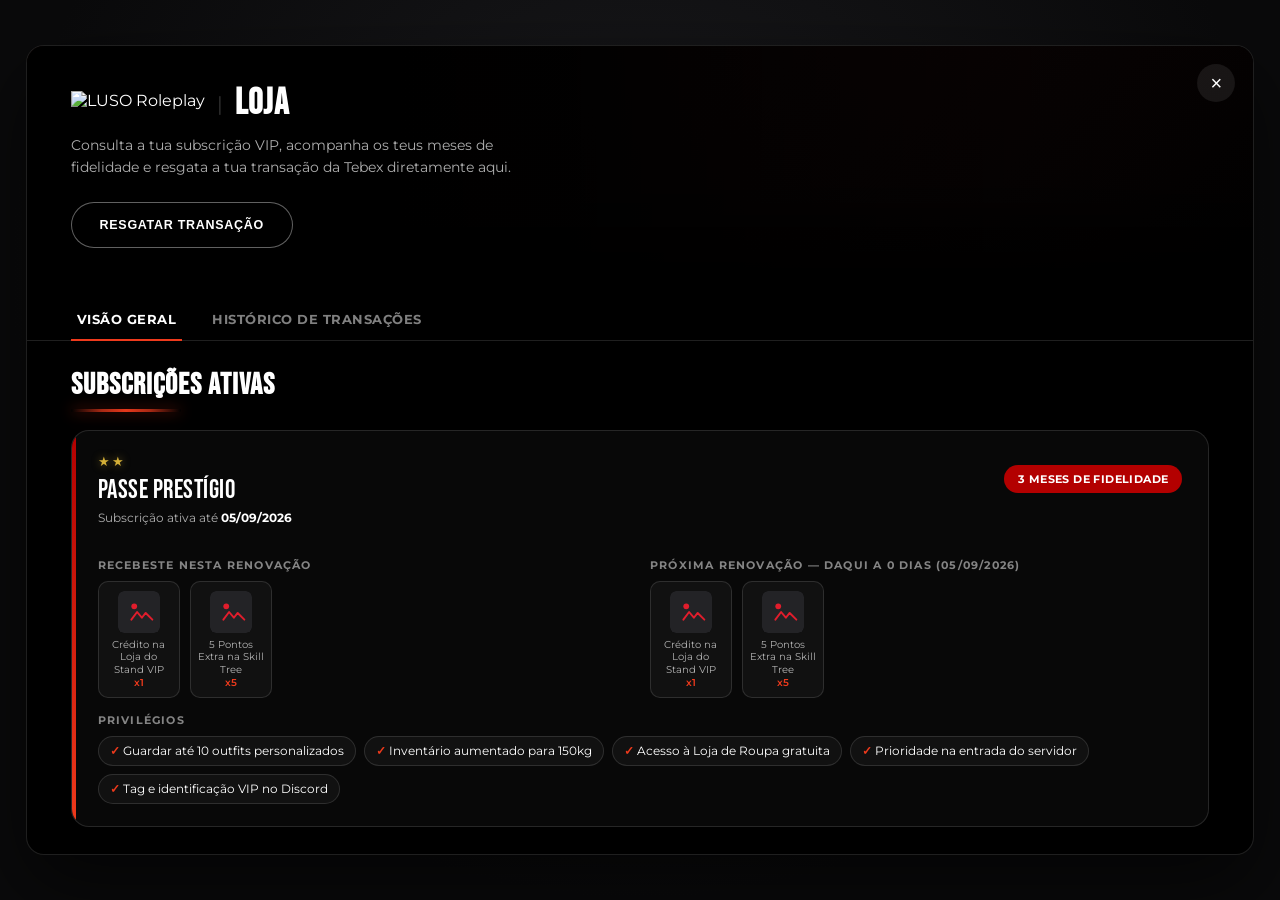
==== html/index.html @ 2a64b878 "Add files via upload" ====
<!DOCTYPE html>
<html lang="pt">
<head>
<meta charset="UTF-8">
<title>LUSO Store</title>
  <script type="module" crossorigin src="./script.js"></script>
  <link rel="stylesheet" crossorigin href="./style.css">
</head>
<body>
	<div id="root"></div>
</body>
</html>
---- html/style.css ----
@import"https://fonts.googleapis.com/css2?family=Bebas+Neue&family=Montserrat:wght@400;500;600;700;800&display=swap";:root{--black-0: #000000;--black-1: #0a0a0a;--black-2: #121212;--black-3: #1c1c1c;--red-1: #b30000;--red-2: #ee3a1c;--red-glow: rgba(179, 0, 0, .35);--text-main: #ffffff;--text-dim: rgba(255,255,255,.68);--text-faint: rgba(255,255,255,.5);--border: rgba(255,255,255,.12);--border-strong: rgba(255,255,255,.38);--gold: #d4af37}*{box-sizing:border-box;margin:0;padding:0}html,body,#root{width:100%;height:100%;background:transparent;font-family:Montserrat,sans-serif;color:var(--text-main);overflow:hidden}.hidden{display:none!important}#app{width:100%;height:100%;display:flex;align-items:center;justify-content:center}.wrapper{width:96vw;max-width:1320px;max-height:90vh;background:var(--black-0);border:1px solid var(--border);border-radius:18px;box-shadow:0 30px 80px #0009;display:flex;flex-direction:column;overflow:hidden;position:relative}.close-btn{background:#ffffff14;border:0;color:#fff;font-size:20px;width:38px;height:38px;border-radius:999px;cursor:pointer;transition:all .18s ease;line-height:1}.close-btn:hover{background:#fff;color:#000}.close-btn.floating{position:absolute;top:18px;right:18px;z-index:6}.hero{position:relative;min-height:240px;display:flex;align-items:center;background-size:cover;background-position:46% 42%;overflow:hidden}.hero-shadow{position:absolute;top:0;right:0;bottom:0;left:0;background:linear-gradient(to bottom,#0000 55%,#000c 88%,#000),linear-gradient(to right,#000,#000 30%,#000000eb 44%,#0000008c,#0000001f 84%,#0000)}.hero-inner{position:relative;z-index:1;padding:44px 44px 40px;max-width:560px}.hero-title-row{display:flex;align-items:center;gap:12px;margin-bottom:14px}.hero-icon{height:26px;width:auto;object-fit:contain;flex-shrink:0;filter:drop-shadow(0 4px 14px rgba(0,0,0,.6))}.hero-divider{color:#ffffff4d;font-size:20px;font-weight:300;line-height:1;flex-shrink:0}.hero-title{font-family:Bebas Neue,sans-serif;font-size:clamp(28px,3.4vw,36px);line-height:.9;letter-spacing:1px;color:#fff;text-shadow:0 18px 42px rgba(0,0,0,.4)}.hero-desc{font-size:13.5px;line-height:1.65;color:var(--text-dim);margin-bottom:24px;max-width:440px}.hero-redeem-btn{background:#000000eb;border:1px solid var(--border-strong);color:#fff;font-weight:700;font-size:12.5px;letter-spacing:.7px;text-transform:uppercase;padding:15px 28px;border-radius:999px;cursor:pointer;transition:background .18s ease,color .18s ease,border-color .18s ease}.hero-redeem-btn:hover{background:#fff;color:#000;border-color:#fff}.tabs{display:flex;gap:6px;padding:14px 44px 0;border-bottom:1px solid var(--border)}.tab-btn{background:transparent;border:0;color:var(--text-faint);font-family:Montserrat,sans-serif;font-size:12.5px;font-weight:700;text-transform:uppercase;letter-spacing:.5px;padding:12px 6px;margin-bottom:-1px;border-bottom:2px solid transparent;cursor:pointer;transition:color .15s ease,border-color .15s ease}.tab-btn+.tab-btn{margin-left:18px}.tab-btn:hover{color:var(--text-main)}.tab-btn.active{color:#fff;border-bottom-color:var(--red-2)}.content{padding:30px 44px 36px;overflow-y:auto;display:flex;flex-direction:column;gap:30px}.content::-webkit-scrollbar{width:8px}.content::-webkit-scrollbar-thumb{background:var(--red-1);border-radius:8px}.content::-webkit-scrollbar-track{background:var(--black-2)}.panel-title{position:relative;display:inline-block;font-family:Bebas Neue,sans-serif;font-size:30px;letter-spacing:1px;line-height:.95;color:var(--text-main);margin-bottom:18px;padding-bottom:12px}.panel-title:after{content:"";position:absolute;left:0;bottom:0;width:min(110px,55%);height:3px;border-radius:999px;background:linear-gradient(90deg,#ee3a1c00,#ee3a1cb3 28%,#ee3a1cf5,#ee3a1cb3 72%,#ee3a1c00);box-shadow:0 0 14px #ee3a1c7a,0 0 30px #b8221433}.panel-desc{color:var(--text-dim);font-size:13px;margin-bottom:14px;margin-top:-6px}.scroll-row-wrap{position:relative}.scroll-row{display:flex;gap:16px;overflow-x:auto;overflow-y:hidden;scroll-snap-type:x proximity;scrollbar-width:none;padding-bottom:4px}.scroll-row::-webkit-scrollbar{display:none}.scroll-arrow{position:absolute;top:50%;transform:translateY(-50%);z-index:5;width:40px;height:40px;border-radius:50%;border:1px solid var(--border-strong);background:#000000c7;color:#fff;font-size:20px;display:flex;align-items:center;justify-content:center;cursor:pointer;-webkit-backdrop-filter:blur(6px);backdrop-filter:blur(6px);transition:background .18s ease,color .18s ease}.scroll-arrow:hover{background:#fff;color:#000}.scroll-arrow--prev{left:-8px}.scroll-arrow--next{right:-8px}.sub-list{padding-bottom:6px}.sub-card{background:#ffffff08;border:1px solid var(--border);border-radius:18px;padding:22px 26px;position:relative;overflow:hidden;flex:0 0 400px;scroll-snap-align:start}.sub-list--single{width:100%}.sub-list--single .sub-card{flex:1 1 100%;max-width:100%}.sub-columns{display:grid;grid-template-columns:repeat(auto-fit,minmax(220px,1fr));gap:20px;margin:4px 0 6px}.sub-column .item-grid{margin-bottom:0}.sub-card:before{content:"";position:absolute;top:0;left:0;bottom:0;width:4px;background:linear-gradient(180deg,var(--red-1),var(--red-2))}.sub-card-head{display:flex;align-items:center;justify-content:space-between;gap:14px;flex-wrap:wrap;margin-bottom:4px}.sub-card-title{display:flex;flex-direction:column;gap:6px}.sub-name{font-family:Bebas Neue,sans-serif;font-size:26px;letter-spacing:.5px;color:#fff}.star-rating{display:flex;gap:2px}.star{font-size:13px;color:var(--border)}.star.filled{color:var(--gold);text-shadow:0 0 8px rgba(212,175,55,.5)}.sub-meta{font-size:12px;color:var(--text-dim);margin-bottom:18px}.sub-meta b{color:#fff}.months-badge{background:var(--red-1);color:#fff;font-size:11px;font-weight:700;text-transform:uppercase;letter-spacing:.4px;padding:7px 14px;border-radius:999px;white-space:nowrap}.progress-block{margin-bottom:18px}.progress-labels{display:flex;justify-content:space-between;font-size:10.5px;text-transform:uppercase;letter-spacing:.5px;color:var(--text-faint);margin-bottom:7px}.progress-bar{position:relative;height:8px;background:#ffffff0f;border:1px solid var(--border);border-radius:20px;overflow:hidden}.progress-fill{height:100%;background:linear-gradient(90deg,var(--red-1),var(--gold));border-radius:20px;transition:width .3s ease}.subsection-label{font-size:10.5px;text-transform:uppercase;letter-spacing:1.2px;font-weight:700;color:var(--text-faint);margin:16px 0 9px}.item-grid{display:flex;flex-wrap:wrap;gap:10px;margin-bottom:4px}.item-card{width:82px;background:#ffffff0a;border:1px solid var(--border);border-radius:10px;padding:9px 6px 8px;text-align:center}.item-card img{width:42px;height:42px;object-fit:contain;margin:0 auto 6px;display:block;background:var(--black-1);border-radius:6px}.item-card .item-label{font-size:10px;color:var(--text-dim);line-height:1.25}.item-card .item-amount{font-size:10px;color:var(--red-2);font-weight:600}.priv-list{display:flex;flex-wrap:wrap;gap:8px}.priv-chip{background:#ffffff0a;border:1px solid var(--border);color:var(--text-main);font-size:11.5px;padding:7px 11px;border-radius:999px}.priv-chip:before{content:"✓ ";color:var(--red-2);font-weight:700}.empty-state{text-align:center;padding:40px 10px;color:var(--text-dim);border:1px solid var(--border);border-radius:18px;background:#ffffff05}.empty-state p:first-child{font-family:Bebas Neue,sans-serif;font-size:24px;letter-spacing:.5px;color:var(--text-main)}.empty-sub{font-size:12px;margin-top:8px}.milestone-groups-stack{display:flex;flex-direction:column;gap:26px}.milestone-group-empty{border:1px dashed var(--border);border-radius:14px;padding:20px;font-size:12.5px;color:var(--text-faint)}.milestone-group-title{font-family:Bebas Neue,sans-serif;font-size:22px;letter-spacing:.5px;color:#fff;margin-bottom:14px}.prize-row{padding-bottom:4px}.prize-card{flex:0 0 248px;scroll-snap-align:start;background:#ffffff08;border:1px solid var(--border);border-radius:18px;overflow:hidden;transition:transform .25s ease,border-color .25s ease}.prize-card:hover{transform:translateY(-4px);border-color:var(--border-strong)}.prize-card.claimed{border-color:var(--gold)}.prize-card__media{position:relative;aspect-ratio:1 / 1;display:flex;align-items:center;justify-content:center;background:linear-gradient(135deg,#b3000059,#0003)}.prize-card__media img{width:52%;height:52%;object-fit:contain;filter:drop-shadow(0 8px 18px rgba(0,0,0,.5))}.prize-card__month{position:absolute;top:10px;left:10px;background:#000000b8;border:1px solid rgba(255,255,255,.2);color:#fff;font-family:Bebas Neue,sans-serif;font-size:14px;letter-spacing:.3px;padding:4px 10px;border-radius:999px}.prize-card__claimed-badge{position:absolute;top:10px;right:10px;width:26px;height:26px;border-radius:50%;background:var(--gold);color:#1a1400;font-size:14px;font-weight:800;display:flex;align-items:center;justify-content:center}.prize-card__info{position:absolute;bottom:10px;right:10px;width:22px;height:22px;border-radius:50%;background:#000000b8;border:1px solid rgba(255,255,255,.25);color:var(--text-dim);font-family:Georgia,serif;font-style:italic;font-size:12px;font-weight:700;display:flex;align-items:center;justify-content:center;cursor:default;outline:none}.prize-card__info:hover,.prize-card__info:focus-visible{color:#fff;border-color:#ffffff80}.prize-card__tooltip{position:absolute;bottom:calc(100% + 8px);right:0;width:200px;background:#000000f5;border:1px solid var(--border-strong);border-radius:10px;padding:9px 11px;font-size:10.5px;line-height:1.5;color:var(--text-dim);opacity:0;visibility:hidden;transform:translateY(4px);transition:opacity .15s ease,transform .15s ease,visibility .15s ease;z-index:8;pointer-events:none}.prize-card__info:hover .prize-card__tooltip,.prize-card__info:focus-visible .prize-card__tooltip{opacity:1;visibility:visible;transform:translateY(0)}.prize-card__body{padding:16px 18px 18px;display:flex;flex-direction:column;gap:10px}.prize-card__label{font-size:14.5px;font-weight:600;color:var(--text-main);line-height:1.3}.prize-card__status{align-self:flex-start;white-space:nowrap;font-size:10.5px;font-weight:700;text-transform:uppercase;letter-spacing:.4px;padding:4px 11px;border-radius:999px;background:#ffffff0f;color:var(--text-faint)}.prize-card.claimed .prize-card__status{background:var(--gold);color:#1a1400}.history-list{display:flex;flex-direction:column;gap:10px}.history-row{display:flex;align-items:center;gap:16px;background:#ffffff08;border:1px solid var(--border);border-radius:12px;padding:14px 18px}.history-badge{flex-shrink:0;font-size:10px;font-weight:800;text-transform:uppercase;letter-spacing:.5px;padding:5px 10px;border-radius:999px;background:#ffffff0f;color:var(--text-faint)}.history-badge--subscription{background:var(--red-1);color:#fff}.history-row__main{flex:1;min-width:0}.history-row__label{font-size:13px;font-weight:600;color:var(--text-main)}.history-row__id{font-size:11px;color:var(--text-faint);font-family:Montserrat,monospace;margin-top:2px}.history-row__date{flex-shrink:0;font-size:11.5px;color:var(--text-dim);font-variant-numeric:tabular-nums;white-space:nowrap}.modal-overlay{position:fixed;top:0;right:0;bottom:0;left:0;background:#000000bd;-webkit-backdrop-filter:blur(8px);backdrop-filter:blur(8px);display:flex;align-items:center;justify-content:center;z-index:20;padding:24px}.modal-box{width:440px;max-width:100%;background:#000000fa;border:1px solid rgba(255,255,255,.18);border-radius:24px;box-shadow:0 30px 80px #00000080,inset 0 1px #ffffff0d;padding:28px}.modal-head{display:flex;align-items:flex-start;justify-content:space-between;margin-bottom:10px}.modal-head h2{font-family:Bebas Neue,sans-serif;font-size:32px;letter-spacing:.5px;line-height:.92}.redeem-row{display:flex;gap:10px;margin-top:18px}.code-input{flex:1;min-width:0;background:#ffffff0a;border:1px solid var(--border);color:var(--text-main);padding:13px 15px;border-radius:10px;font-size:13px;font-family:Montserrat,sans-serif;outline:none;transition:border-color .15s ease}.code-input:focus{border-color:#ffffff80}.redeem-btn{background:#ffffff0a;border:1px solid var(--border-strong);color:#fff;font-weight:700;font-size:12px;text-transform:uppercase;letter-spacing:.5px;padding:13px 20px;border-radius:10px;cursor:pointer;transition:background .18s ease,color .18s ease;white-space:nowrap}.redeem-btn:hover{background:#fff;color:#000}.redeem-btn:disabled{opacity:.5;cursor:not-allowed}.redeem-msg{margin-top:12px;font-size:12px;min-height:16px}.redeem-msg.success{color:#6ee7a0}.redeem-msg.error{color:#ff8a8a}.mock-banner{position:fixed;top:10px;left:50%;transform:translate(-50%);background:var(--black-3);border:1px solid var(--red-1);color:var(--text-dim);font-size:11px;padding:6px 14px;border-radius:20px;z-index:30;letter-spacing:.5px;font-family:Montserrat,sans-serif}.mock-banner b{color:var(--red-2)}@media (max-width: 720px){.hero-inner{padding:28px 24px;max-width:100%}.hero-logo{top:14px;left:16px;height:28px}.content{padding:22px 20px 28px}}
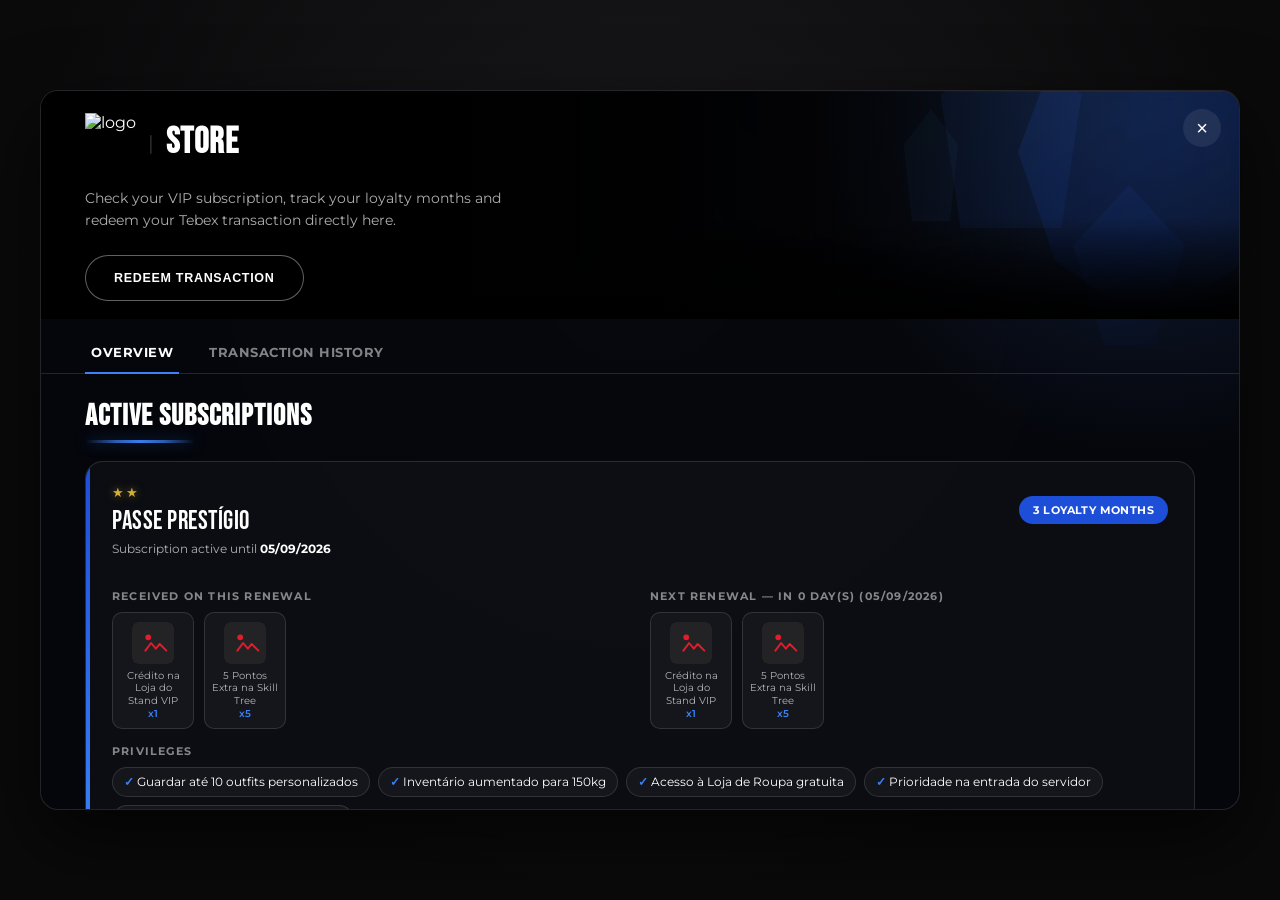
==== commit fd7ddd6f: "Add files via upload NUI Overhaul — Colours, Multilingual, Visual Polish Three independent improvem" ====
--- a/html/index.html
+++ b/html/index.html
@@ -2,7 +2,7 @@
 <html lang="pt">
 <head>
 <meta charset="UTF-8">
-<title>LUSO Store</title>
+<title>TW-TebexStore</title>
   <script type="module" crossorigin src="./script.js"></script>
   <link rel="stylesheet" crossorigin href="./style.css">
 </head>
--- a/html/style.css
+++ b/html/style.css
@@ -1 +1 @@
-@import"https://fonts.googleapis.com/css2?family=Bebas+Neue&family=Montserrat:wght@400;500;600;700;800&display=swap";:root{--black-0: #000000;--black-1: #0a0a0a;--black-2: #121212;--black-3: #1c1c1c;--red-1: #b30000;--red-2: #ee3a1c;--red-glow: rgba(179, 0, 0, .35);--text-main: #ffffff;--text-dim: rgba(255,255,255,.68);--text-faint: rgba(255,255,255,.5);--border: rgba(255,255,255,.12);--border-strong: rgba(255,255,255,.38);--gold: #d4af37}*{box-sizing:border-box;margin:0;padding:0}html,body,#root{width:100%;height:100%;background:transparent;font-family:Montserrat,sans-serif;color:var(--text-main);overflow:hidden}.hidden{display:none!important}#app{width:100%;height:100%;display:flex;align-items:center;justify-content:center}.wrapper{width:96vw;max-width:1320px;max-height:90vh;background:var(--black-0);border:1px solid var(--border);border-radius:18px;box-shadow:0 30px 80px #0009;display:flex;flex-direction:column;overflow:hidden;position:relative}.close-btn{background:#ffffff14;border:0;color:#fff;font-size:20px;width:38px;height:38px;border-radius:999px;cursor:pointer;transition:all .18s ease;line-height:1}.close-btn:hover{background:#fff;color:#000}.close-btn.floating{position:absolute;top:18px;right:18px;z-index:6}.hero{position:relative;min-height:240px;display:flex;align-items:center;background-size:cover;background-position:46% 42%;overflow:hidden}.hero-shadow{position:absolute;top:0;right:0;bottom:0;left:0;background:linear-gradient(to bottom,#0000 55%,#000c 88%,#000),linear-gradient(to right,#000,#000 30%,#000000eb 44%,#0000008c,#0000001f 84%,#0000)}.hero-inner{position:relative;z-index:1;padding:44px 44px 40px;max-width:560px}.hero-title-row{display:flex;align-items:center;gap:12px;margin-bottom:14px}.hero-icon{height:26px;width:auto;object-fit:contain;flex-shrink:0;filter:drop-shadow(0 4px 14px rgba(0,0,0,.6))}.hero-divider{color:#ffffff4d;font-size:20px;font-weight:300;line-height:1;flex-shrink:0}.hero-title{font-family:Bebas Neue,sans-serif;font-size:clamp(28px,3.4vw,36px);line-height:.9;letter-spacing:1px;color:#fff;text-shadow:0 18px 42px rgba(0,0,0,.4)}.hero-desc{font-size:13.5px;line-height:1.65;color:var(--text-dim);margin-bottom:24px;max-width:440px}.hero-redeem-btn{background:#000000eb;border:1px solid var(--border-strong);color:#fff;font-weight:700;font-size:12.5px;letter-spacing:.7px;text-transform:uppercase;padding:15px 28px;border-radius:999px;cursor:pointer;transition:background .18s ease,color .18s ease,border-color .18s ease}.hero-redeem-btn:hover{background:#fff;color:#000;border-color:#fff}.tabs{display:flex;gap:6px;padding:14px 44px 0;border-bottom:1px solid var(--border)}.tab-btn{background:transparent;border:0;color:var(--text-faint);font-family:Montserrat,sans-serif;font-size:12.5px;font-weight:700;text-transform:uppercase;letter-spacing:.5px;padding:12px 6px;margin-bottom:-1px;border-bottom:2px solid transparent;cursor:pointer;transition:color .15s ease,border-color .15s ease}.tab-btn+.tab-btn{margin-left:18px}.tab-btn:hover{color:var(--text-main)}.tab-btn.active{color:#fff;border-bottom-color:var(--red-2)}.content{padding:30px 44px 36px;overflow-y:auto;display:flex;flex-direction:column;gap:30px}.content::-webkit-scrollbar{width:8px}.content::-webkit-scrollbar-thumb{background:var(--red-1);border-radius:8px}.content::-webkit-scrollbar-track{background:var(--black-2)}.panel-title{position:relative;display:inline-block;font-family:Bebas Neue,sans-serif;font-size:30px;letter-spacing:1px;line-height:.95;color:var(--text-main);margin-bottom:18px;padding-bottom:12px}.panel-title:after{content:"";position:absolute;left:0;bottom:0;width:min(110px,55%);height:3px;border-radius:999px;background:linear-gradient(90deg,#ee3a1c00,#ee3a1cb3 28%,#ee3a1cf5,#ee3a1cb3 72%,#ee3a1c00);box-shadow:0 0 14px #ee3a1c7a,0 0 30px #b8221433}.panel-desc{color:var(--text-dim);font-size:13px;margin-bottom:14px;margin-top:-6px}.scroll-row-wrap{position:relative}.scroll-row{display:flex;gap:16px;overflow-x:auto;overflow-y:hidden;scroll-snap-type:x proximity;scrollbar-width:none;padding-bottom:4px}.scroll-row::-webkit-scrollbar{display:none}.scroll-arrow{position:absolute;top:50%;transform:translateY(-50%);z-index:5;width:40px;height:40px;border-radius:50%;border:1px solid var(--border-strong);background:#000000c7;color:#fff;font-size:20px;display:flex;align-items:center;justify-content:center;cursor:pointer;-webkit-backdrop-filter:blur(6px);backdrop-filter:blur(6px);transition:background .18s ease,color .18s ease}.scroll-arrow:hover{background:#fff;color:#000}.scroll-arrow--prev{left:-8px}.scroll-arrow--next{right:-8px}.sub-list{padding-bottom:6px}.sub-card{background:#ffffff08;border:1px solid var(--border);border-radius:18px;padding:22px 26px;position:relative;overflow:hidden;flex:0 0 400px;scroll-snap-align:start}.sub-list--single{width:100%}.sub-list--single .sub-card{flex:1 1 100%;max-width:100%}.sub-columns{display:grid;grid-template-columns:repeat(auto-fit,minmax(220px,1fr));gap:20px;margin:4px 0 6px}.sub-column .item-grid{margin-bottom:0}.sub-card:before{content:"";position:absolute;top:0;left:0;bottom:0;width:4px;background:linear-gradient(180deg,var(--red-1),var(--red-2))}.sub-card-head{display:flex;align-items:center;justify-content:space-between;gap:14px;flex-wrap:wrap;margin-bottom:4px}.sub-card-title{display:flex;flex-direction:column;gap:6px}.sub-name{font-family:Bebas Neue,sans-serif;font-size:26px;letter-spacing:.5px;color:#fff}.star-rating{display:flex;gap:2px}.star{font-size:13px;color:var(--border)}.star.filled{color:var(--gold);text-shadow:0 0 8px rgba(212,175,55,.5)}.sub-meta{font-size:12px;color:var(--text-dim);margin-bottom:18px}.sub-meta b{color:#fff}.months-badge{background:var(--red-1);color:#fff;font-size:11px;font-weight:700;text-transform:uppercase;letter-spacing:.4px;padding:7px 14px;border-radius:999px;white-space:nowrap}.progress-block{margin-bottom:18px}.progress-labels{display:flex;justify-content:space-between;font-size:10.5px;text-transform:uppercase;letter-spacing:.5px;color:var(--text-faint);margin-bottom:7px}.progress-bar{position:relative;height:8px;background:#ffffff0f;border:1px solid var(--border);border-radius:20px;overflow:hidden}.progress-fill{height:100%;background:linear-gradient(90deg,var(--red-1),var(--gold));border-radius:20px;transition:width .3s ease}.subsection-label{font-size:10.5px;text-transform:uppercase;letter-spacing:1.2px;font-weight:700;color:var(--text-faint);margin:16px 0 9px}.item-grid{display:flex;flex-wrap:wrap;gap:10px;margin-bottom:4px}.item-card{width:82px;background:#ffffff0a;border:1px solid var(--border);border-radius:10px;padding:9px 6px 8px;text-align:center}.item-card img{width:42px;height:42px;object-fit:contain;margin:0 auto 6px;display:block;background:var(--black-1);border-radius:6px}.item-card .item-label{font-size:10px;color:var(--text-dim);line-height:1.25}.item-card .item-amount{font-size:10px;color:var(--red-2);font-weight:600}.priv-list{display:flex;flex-wrap:wrap;gap:8px}.priv-chip{background:#ffffff0a;border:1px solid var(--border);color:var(--text-main);font-size:11.5px;padding:7px 11px;border-radius:999px}.priv-chip:before{content:"✓ ";color:var(--red-2);font-weight:700}.empty-state{text-align:center;padding:40px 10px;color:var(--text-dim);border:1px solid var(--border);border-radius:18px;background:#ffffff05}.empty-state p:first-child{font-family:Bebas Neue,sans-serif;font-size:24px;letter-spacing:.5px;color:var(--text-main)}.empty-sub{font-size:12px;margin-top:8px}.milestone-groups-stack{display:flex;flex-direction:column;gap:26px}.milestone-group-empty{border:1px dashed var(--border);border-radius:14px;padding:20px;font-size:12.5px;color:var(--text-faint)}.milestone-group-title{font-family:Bebas Neue,sans-serif;font-size:22px;letter-spacing:.5px;color:#fff;margin-bottom:14px}.prize-row{padding-bottom:4px}.prize-card{flex:0 0 248px;scroll-snap-align:start;background:#ffffff08;border:1px solid var(--border);border-radius:18px;overflow:hidden;transition:transform .25s ease,border-color .25s ease}.prize-card:hover{transform:translateY(-4px);border-color:var(--border-strong)}.prize-card.claimed{border-color:var(--gold)}.prize-card__media{position:relative;aspect-ratio:1 / 1;display:flex;align-items:center;justify-content:center;background:linear-gradient(135deg,#b3000059,#0003)}.prize-card__media img{width:52%;height:52%;object-fit:contain;filter:drop-shadow(0 8px 18px rgba(0,0,0,.5))}.prize-card__month{position:absolute;top:10px;left:10px;background:#000000b8;border:1px solid rgba(255,255,255,.2);color:#fff;font-family:Bebas Neue,sans-serif;font-size:14px;letter-spacing:.3px;padding:4px 10px;border-radius:999px}.prize-card__claimed-badge{position:absolute;top:10px;right:10px;width:26px;height:26px;border-radius:50%;background:var(--gold);color:#1a1400;font-size:14px;font-weight:800;display:flex;align-items:center;justify-content:center}.prize-card__info{position:absolute;bottom:10px;right:10px;width:22px;height:22px;border-radius:50%;background:#000000b8;border:1px solid rgba(255,255,255,.25);color:var(--text-dim);font-family:Georgia,serif;font-style:italic;font-size:12px;font-weight:700;display:flex;align-items:center;justify-content:center;cursor:default;outline:none}.prize-card__info:hover,.prize-card__info:focus-visible{color:#fff;border-color:#ffffff80}.prize-card__tooltip{position:absolute;bottom:calc(100% + 8px);right:0;width:200px;background:#000000f5;border:1px solid var(--border-strong);border-radius:10px;padding:9px 11px;font-size:10.5px;line-height:1.5;color:var(--text-dim);opacity:0;visibility:hidden;transform:translateY(4px);transition:opacity .15s ease,transform .15s ease,visibility .15s ease;z-index:8;pointer-events:none}.prize-card__info:hover .prize-card__tooltip,.prize-card__info:focus-visible .prize-card__tooltip{opacity:1;visibility:visible;transform:translateY(0)}.prize-card__body{padding:16px 18px 18px;display:flex;flex-direction:column;gap:10px}.prize-card__label{font-size:14.5px;font-weight:600;color:var(--text-main);line-height:1.3}.prize-card__status{align-self:flex-start;white-space:nowrap;font-size:10.5px;font-weight:700;text-transform:uppercase;letter-spacing:.4px;padding:4px 11px;border-radius:999px;background:#ffffff0f;color:var(--text-faint)}.prize-card.claimed .prize-card__status{background:var(--gold);color:#1a1400}.history-list{display:flex;flex-direction:column;gap:10px}.history-row{display:flex;align-items:center;gap:16px;background:#ffffff08;border:1px solid var(--border);border-radius:12px;padding:14px 18px}.history-badge{flex-shrink:0;font-size:10px;font-weight:800;text-transform:uppercase;letter-spacing:.5px;padding:5px 10px;border-radius:999px;background:#ffffff0f;color:var(--text-faint)}.history-badge--subscription{background:var(--red-1);color:#fff}.history-row__main{flex:1;min-width:0}.history-row__label{font-size:13px;font-weight:600;color:var(--text-main)}.history-row__id{font-size:11px;color:var(--text-faint);font-family:Montserrat,monospace;margin-top:2px}.history-row__date{flex-shrink:0;font-size:11.5px;color:var(--text-dim);font-variant-numeric:tabular-nums;white-space:nowrap}.modal-overlay{position:fixed;top:0;right:0;bottom:0;left:0;background:#000000bd;-webkit-backdrop-filter:blur(8px);backdrop-filter:blur(8px);display:flex;align-items:center;justify-content:center;z-index:20;padding:24px}.modal-box{width:440px;max-width:100%;background:#000000fa;border:1px solid rgba(255,255,255,.18);border-radius:24px;box-shadow:0 30px 80px #00000080,inset 0 1px #ffffff0d;padding:28px}.modal-head{display:flex;align-items:flex-start;justify-content:space-between;margin-bottom:10px}.modal-head h2{font-family:Bebas Neue,sans-serif;font-size:32px;letter-spacing:.5px;line-height:.92}.redeem-row{display:flex;gap:10px;margin-top:18px}.code-input{flex:1;min-width:0;background:#ffffff0a;border:1px solid var(--border);color:var(--text-main);padding:13px 15px;border-radius:10px;font-size:13px;font-family:Montserrat,sans-serif;outline:none;transition:border-color .15s ease}.code-input:focus{border-color:#ffffff80}.redeem-btn{background:#ffffff0a;border:1px solid var(--border-strong);color:#fff;font-weight:700;font-size:12px;text-transform:uppercase;letter-spacing:.5px;padding:13px 20px;border-radius:10px;cursor:pointer;transition:background .18s ease,color .18s ease;white-space:nowrap}.redeem-btn:hover{background:#fff;color:#000}.redeem-btn:disabled{opacity:.5;cursor:not-allowed}.redeem-msg{margin-top:12px;font-size:12px;min-height:16px}.redeem-msg.success{color:#6ee7a0}.redeem-msg.error{color:#ff8a8a}.mock-banner{position:fixed;top:10px;left:50%;transform:translate(-50%);background:var(--black-3);border:1px solid var(--red-1);color:var(--text-dim);font-size:11px;padding:6px 14px;border-radius:20px;z-index:30;letter-spacing:.5px;font-family:Montserrat,sans-serif}.mock-banner b{color:var(--red-2)}@media (max-width: 720px){.hero-inner{padding:28px 24px;max-width:100%}.hero-logo{top:14px;left:16px;height:28px}.content{padding:22px 20px 28px}}
+@import"https://fonts.googleapis.com/css2?family=Bebas+Neue&family=Montserrat:wght@400;500;600;700;800&display=swap";:root{--black-0: #000000;--black-1: #0a0a0a;--black-2: #121212;--black-3: #1c1c1c;--ui-primary: #1d4ed8;--ui-accent: #3b82f6;--ui-glow: rgba(59, 130, 246, .35);--text-main: #ffffff;--text-dim: rgba(255,255,255,.68);--text-faint: rgba(255,255,255,.5);--border: rgba(255,255,255,.12);--border-strong: rgba(255,255,255,.38);--gold: #d4af37}*{box-sizing:border-box;margin:0;padding:0}html,body,#root{width:100%;height:100%;background:transparent;font-family:Montserrat,sans-serif;color:var(--text-main);overflow:hidden}.hidden{display:none!important}#app{width:100%;height:100%;display:flex;align-items:center;justify-content:center}.wrapper{width:min(1200px,96vw);height:min(720px,90vh);background:#05060ce0;backdrop-filter:blur(6px);-webkit-backdrop-filter:blur(6px);border:1px solid var(--border);border-radius:18px;box-shadow:0 30px 80px #000000b3,inset 0 1px #ffffff0a;display:flex;flex-direction:column;overflow:hidden;position:relative}.close-btn{background:#ffffff14;border:0;color:#fff;font-size:20px;width:38px;height:38px;border-radius:999px;cursor:pointer;transition:all .18s ease;line-height:1}.close-btn:hover{background:#fff;color:#000}.close-btn.floating{position:absolute;top:18px;right:18px;z-index:6}.hero{position:relative;z-index:1;height:228px;flex-shrink:0;display:flex;align-items:center;background:linear-gradient(135deg,#080f1a,#000);background-size:cover;background-position:center;overflow:hidden}.hero-shadow{position:absolute;top:0;right:0;bottom:0;left:0;background:linear-gradient(to bottom,#0000 55%,#000c 88%,#000),linear-gradient(to right,#000,#000 30%,#000000eb 44%,#0000008c,#0000001f 84%,#0000)}.hero-inner{position:relative;z-index:1;padding:44px 44px 40px;max-width:560px}.hero-title-row{display:flex;align-items:center;gap:12px;margin-bottom:14px}.hero-icon{height:60px;width:auto;object-fit:contain;flex-shrink:0;filter:drop-shadow(0 4px 18px rgba(0,0,0,.7))}.hero-divider{color:#ffffff4d;font-size:20px;font-weight:300;line-height:1;flex-shrink:0}.hero-title{font-family:Bebas Neue,sans-serif;font-size:clamp(28px,3.4vw,36px);line-height:.9;letter-spacing:1px;color:#fff;text-shadow:0 18px 42px rgba(0,0,0,.4)}.hero-desc{font-size:13.5px;line-height:1.65;color:var(--text-dim);margin-bottom:24px;max-width:440px}.hero-redeem-btn{background:#000000eb;border:1px solid var(--border-strong);color:#fff;font-weight:700;font-size:12.5px;letter-spacing:.7px;text-transform:uppercase;padding:15px 28px;border-radius:999px;cursor:pointer;transition:background .18s ease,color .18s ease,border-color .18s ease}.hero-redeem-btn:hover{background:#fff;color:#000;border-color:#fff}.tabs{display:flex;gap:6px;padding:14px 44px 0;border-bottom:1px solid var(--border);position:relative;z-index:1;flex-shrink:0}.tab-btn{background:transparent;border:0;color:var(--text-faint);font-family:Montserrat,sans-serif;font-size:12.5px;font-weight:700;text-transform:uppercase;letter-spacing:.5px;padding:12px 6px;margin-bottom:-1px;border-bottom:2px solid transparent;cursor:pointer;transition:color .15s ease,border-color .15s ease}.tab-btn+.tab-btn{margin-left:18px}.tab-btn:hover{color:var(--text-main)}.tab-btn.active{color:#fff;border-bottom-color:var(--ui-accent)}.content{flex:1;min-height:0;padding:28px 44px 32px;overflow-y:auto;display:flex;flex-direction:column;gap:28px;position:relative;z-index:1}.content::-webkit-scrollbar{width:8px}.content::-webkit-scrollbar-thumb{background:var(--ui-primary);border-radius:8px}.content::-webkit-scrollbar-track{background:var(--black-2)}.panel-title{position:relative;display:inline-block;font-family:Bebas Neue,sans-serif;font-size:30px;letter-spacing:1px;line-height:.95;color:var(--text-main);margin-bottom:18px;padding-bottom:12px}.panel-title:after{content:"";position:absolute;left:0;bottom:0;width:min(110px,55%);height:3px;border-radius:999px;background:linear-gradient(90deg,#3b82f600,#3b82f6b3 28%,#3b82f6f5,#3b82f6b3 72%,#3b82f600);box-shadow:0 0 14px var(--ui-glow),0 0 30px #3b82f61f}.panel-desc{color:var(--text-dim);font-size:13px;margin-bottom:14px;margin-top:-6px}.scroll-row-wrap{position:relative}.scroll-row{display:flex;gap:16px;overflow-x:auto;overflow-y:hidden;scroll-snap-type:x proximity;scrollbar-width:none;padding-bottom:4px}.scroll-row::-webkit-scrollbar{display:none}.scroll-arrow{position:absolute;top:50%;transform:translateY(-50%);z-index:5;width:40px;height:40px;border-radius:50%;border:1px solid var(--border-strong);background:#000000c7;color:#fff;font-size:20px;display:flex;align-items:center;justify-content:center;cursor:pointer;-webkit-backdrop-filter:blur(6px);backdrop-filter:blur(6px);transition:background .18s ease,color .18s ease}.scroll-arrow:hover{background:#fff;color:#000}.scroll-arrow--prev{left:-8px}.scroll-arrow--next{right:-8px}.sub-list{padding-bottom:6px}.sub-card{background:#ffffff08;border:1px solid var(--border);border-radius:18px;padding:22px 26px;position:relative;overflow:hidden;flex:0 0 400px;scroll-snap-align:start}.sub-list--single{width:100%}.sub-list--single .sub-card{flex:1 1 100%;max-width:100%}.sub-columns{display:grid;grid-template-columns:repeat(auto-fit,minmax(220px,1fr));gap:20px;margin:4px 0 6px}.sub-column .item-grid{margin-bottom:0}.sub-card:before{content:"";position:absolute;top:0;left:0;bottom:0;width:4px;background:linear-gradient(180deg,var(--ui-primary),var(--ui-accent))}.sub-card-head{display:flex;align-items:center;justify-content:space-between;gap:14px;flex-wrap:wrap;margin-bottom:4px}.sub-card-title{display:flex;flex-direction:column;gap:6px}.sub-name{font-family:Bebas Neue,sans-serif;font-size:26px;letter-spacing:.5px;color:#fff}.star-rating{display:flex;gap:2px}.star{font-size:13px;color:var(--border)}.star.filled{color:var(--gold);text-shadow:0 0 8px rgba(212,175,55,.5)}.sub-meta{font-size:12px;color:var(--text-dim);margin-bottom:18px}.sub-meta b{color:#fff}.months-badge{background:var(--ui-primary);color:#fff;font-size:11px;font-weight:700;text-transform:uppercase;letter-spacing:.4px;padding:7px 14px;border-radius:999px;white-space:nowrap}.progress-block{margin-bottom:18px}.progress-labels{display:flex;justify-content:space-between;font-size:10.5px;text-transform:uppercase;letter-spacing:.5px;color:var(--text-faint);margin-bottom:7px}.progress-bar{position:relative;height:8px;background:#ffffff0f;border:1px solid var(--border);border-radius:20px;overflow:hidden}.progress-fill{height:100%;background:linear-gradient(90deg,var(--ui-primary),var(--gold));border-radius:20px;transition:width .3s ease}.subsection-label{font-size:10.5px;text-transform:uppercase;letter-spacing:1.2px;font-weight:700;color:var(--text-faint);margin:16px 0 9px}.item-grid{display:flex;flex-wrap:wrap;gap:10px;margin-bottom:4px}.item-card{width:82px;background:#ffffff0a;border:1px solid var(--border);border-radius:10px;padding:9px 6px 8px;text-align:center}.item-card img{width:42px;height:42px;object-fit:contain;margin:0 auto 6px;display:block;background:var(--black-1);border-radius:6px}.item-card .item-label{font-size:10px;color:var(--text-dim);line-height:1.25}.item-card .item-amount{font-size:10px;color:var(--ui-accent);font-weight:600}.priv-list{display:flex;flex-wrap:wrap;gap:8px}.priv-chip{background:#ffffff0a;border:1px solid var(--border);color:var(--text-main);font-size:11.5px;padding:7px 11px;border-radius:999px}.priv-chip:before{content:"✓ ";color:var(--ui-accent);font-weight:700}.empty-state{text-align:center;padding:40px 10px;color:var(--text-dim);border:1px solid var(--border);border-radius:18px;background:#ffffff05}.empty-state p:first-child{font-family:Bebas Neue,sans-serif;font-size:24px;letter-spacing:.5px;color:var(--text-main)}.empty-sub{font-size:12px;margin-top:8px}.milestone-groups-stack{display:flex;flex-direction:column;gap:26px}.milestone-group-empty{border:1px dashed var(--border);border-radius:14px;padding:20px;font-size:12.5px;color:var(--text-faint)}.milestone-group-title{font-family:Bebas Neue,sans-serif;font-size:22px;letter-spacing:.5px;color:#fff;margin-bottom:14px}.prize-row{padding-bottom:4px}.prize-card{flex:0 0 248px;scroll-snap-align:start;background:#ffffff08;border:1px solid var(--border);border-radius:18px;overflow:hidden;transition:transform .25s ease,border-color .25s ease}.prize-card:hover{transform:translateY(-4px);border-color:var(--border-strong)}.prize-card.claimed{border-color:var(--gold)}.prize-card__media{position:relative;aspect-ratio:1 / 1;display:flex;align-items:center;justify-content:center;background:linear-gradient(135deg,var(--ui-glow),rgba(0,0,0,.2))}.prize-card__media img{width:52%;height:52%;object-fit:contain;filter:drop-shadow(0 8px 18px rgba(0,0,0,.5))}.prize-card__month{position:absolute;top:10px;left:10px;background:#000000b8;border:1px solid rgba(255,255,255,.2);color:#fff;font-family:Bebas Neue,sans-serif;font-size:14px;letter-spacing:.3px;padding:4px 10px;border-radius:999px}.prize-card__claimed-badge{position:absolute;top:10px;right:10px;width:26px;height:26px;border-radius:50%;background:var(--gold);color:#1a1400;font-size:14px;font-weight:800;display:flex;align-items:center;justify-content:center}.prize-card__info{position:absolute;bottom:10px;right:10px;width:22px;height:22px;border-radius:50%;background:#000000b8;border:1px solid rgba(255,255,255,.25);color:var(--text-dim);font-family:Georgia,serif;font-style:italic;font-size:12px;font-weight:700;display:flex;align-items:center;justify-content:center;cursor:default;outline:none}.prize-card__info:hover,.prize-card__info:focus-visible{color:#fff;border-color:#ffffff80}.prize-card__tooltip{position:absolute;bottom:calc(100% + 8px);right:0;width:200px;background:#000000f5;border:1px solid var(--border-strong);border-radius:10px;padding:9px 11px;font-size:10.5px;line-height:1.5;color:var(--text-dim);opacity:0;visibility:hidden;transform:translateY(4px);transition:opacity .15s ease,transform .15s ease,visibility .15s ease;z-index:8;pointer-events:none}.prize-card__info:hover .prize-card__tooltip,.prize-card__info:focus-visible .prize-card__tooltip{opacity:1;visibility:visible;transform:translateY(0)}.prize-card__body{padding:16px 18px 18px;display:flex;flex-direction:column;gap:10px}.prize-card__label{font-size:14.5px;font-weight:600;color:var(--text-main);line-height:1.3}.prize-card__status{align-self:flex-start;white-space:nowrap;font-size:10.5px;font-weight:700;text-transform:uppercase;letter-spacing:.4px;padding:4px 11px;border-radius:999px;background:#ffffff0f;color:var(--text-faint)}.prize-card.claimed .prize-card__status{background:var(--gold);color:#1a1400}.history-list{display:flex;flex-direction:column;gap:10px}.history-row{display:flex;align-items:center;gap:16px;background:#ffffff08;border:1px solid var(--border);border-radius:12px;padding:14px 18px}.history-badge{flex-shrink:0;font-size:10px;font-weight:800;text-transform:uppercase;letter-spacing:.5px;padding:5px 10px;border-radius:999px;background:#ffffff0f;color:var(--text-faint)}.history-badge--subscription{background:var(--ui-primary);color:#fff}.history-row__main{flex:1;min-width:0}.history-row__label{font-size:13px;font-weight:600;color:var(--text-main)}.history-row__id{font-size:11px;color:var(--text-faint);font-family:Montserrat,monospace;margin-top:2px}.history-row__date{flex-shrink:0;font-size:11.5px;color:var(--text-dim);font-variant-numeric:tabular-nums;white-space:nowrap}.modal-overlay{position:fixed;top:0;right:0;bottom:0;left:0;background:#000000bd;-webkit-backdrop-filter:blur(8px);backdrop-filter:blur(8px);display:flex;align-items:center;justify-content:center;z-index:20;padding:24px}.modal-box{width:440px;max-width:100%;background:#000000fa;border:1px solid rgba(255,255,255,.18);border-radius:24px;box-shadow:0 30px 80px #00000080,inset 0 1px #ffffff0d;padding:28px}.modal-head{display:flex;align-items:flex-start;justify-content:space-between;margin-bottom:10px}.modal-head h2{font-family:Bebas Neue,sans-serif;font-size:32px;letter-spacing:.5px;line-height:.92}.redeem-row{display:flex;gap:10px;margin-top:18px}.code-input{flex:1;min-width:0;background:#ffffff0a;border:1px solid var(--border);color:var(--text-main);padding:13px 15px;border-radius:10px;font-size:13px;font-family:Montserrat,sans-serif;outline:none;transition:border-color .15s ease}.code-input:focus{border-color:#ffffff80}.redeem-btn{background:#ffffff0a;border:1px solid var(--border-strong);color:#fff;font-weight:700;font-size:12px;text-transform:uppercase;letter-spacing:.5px;padding:13px 20px;border-radius:10px;cursor:pointer;transition:background .18s ease,color .18s ease;white-space:nowrap}.redeem-btn:hover{background:#fff;color:#000}.redeem-btn:disabled{opacity:.5;cursor:not-allowed}.redeem-msg{margin-top:12px;font-size:12px;min-height:16px}.redeem-msg.success{color:#6ee7a0}.redeem-msg.error{color:#ff8a8a}.bg-crystals{position:absolute;top:0;right:0;width:500px;height:440px;pointer-events:none;z-index:0;overflow:hidden;border-top-right-radius:17px}.bg-crystals:before{content:"";position:absolute;top:0;right:0;bottom:0;left:0;background:radial-gradient(ellipse at 82% 6%,var(--ui-glow),transparent 58%);opacity:.55}.bg-crystal{position:absolute;background:linear-gradient(150deg,var(--ui-accent) 0%,var(--ui-primary) 52%,rgba(29,78,216,.28) 100%)}.bg-crystal--1{width:265px;height:310px;top:-88px;right:-44px;clip-path:polygon(50% 0%,85% 14%,100% 48%,86% 83%,58% 100%,42% 100%,14% 83%,0% 48%,15% 14%);opacity:.15;filter:blur(.5px)}.bg-crystal--2{width:168px;height:215px;top:-48px;right:144px;clip-path:polygon(50% 0%,92% 24%,80% 86%,20% 86%,8% 24%);opacity:.1;background:linear-gradient(160deg,var(--ui-accent),var(--ui-primary))}.bg-crystal--3{width:112px;height:160px;top:94px;right:54px;clip-path:polygon(50% 0%,100% 38%,72% 100%,28% 100%,0% 38%);opacity:.08;filter:blur(.5px)}.bg-crystal--4{width:68px;height:112px;top:18px;right:274px;clip-path:polygon(50% 0%,90% 32%,78% 100%,22% 100%,10% 32%);opacity:.07;background:linear-gradient(135deg,rgba(99,179,255,.8),var(--ui-accent))}.mock-banner{position:fixed;top:10px;left:50%;transform:translate(-50%);background:var(--black-3);border:1px solid var(--ui-primary);color:var(--text-dim);font-size:11px;padding:6px 14px;border-radius:20px;z-index:30;letter-spacing:.5px;font-family:Montserrat,sans-serif}.mock-banner b{color:var(--ui-accent)}@media (max-width: 720px){.hero-inner{padding:28px 24px;max-width:100%}.hero-logo{top:14px;left:16px;height:28px}.content{padding:22px 20px 28px}}
